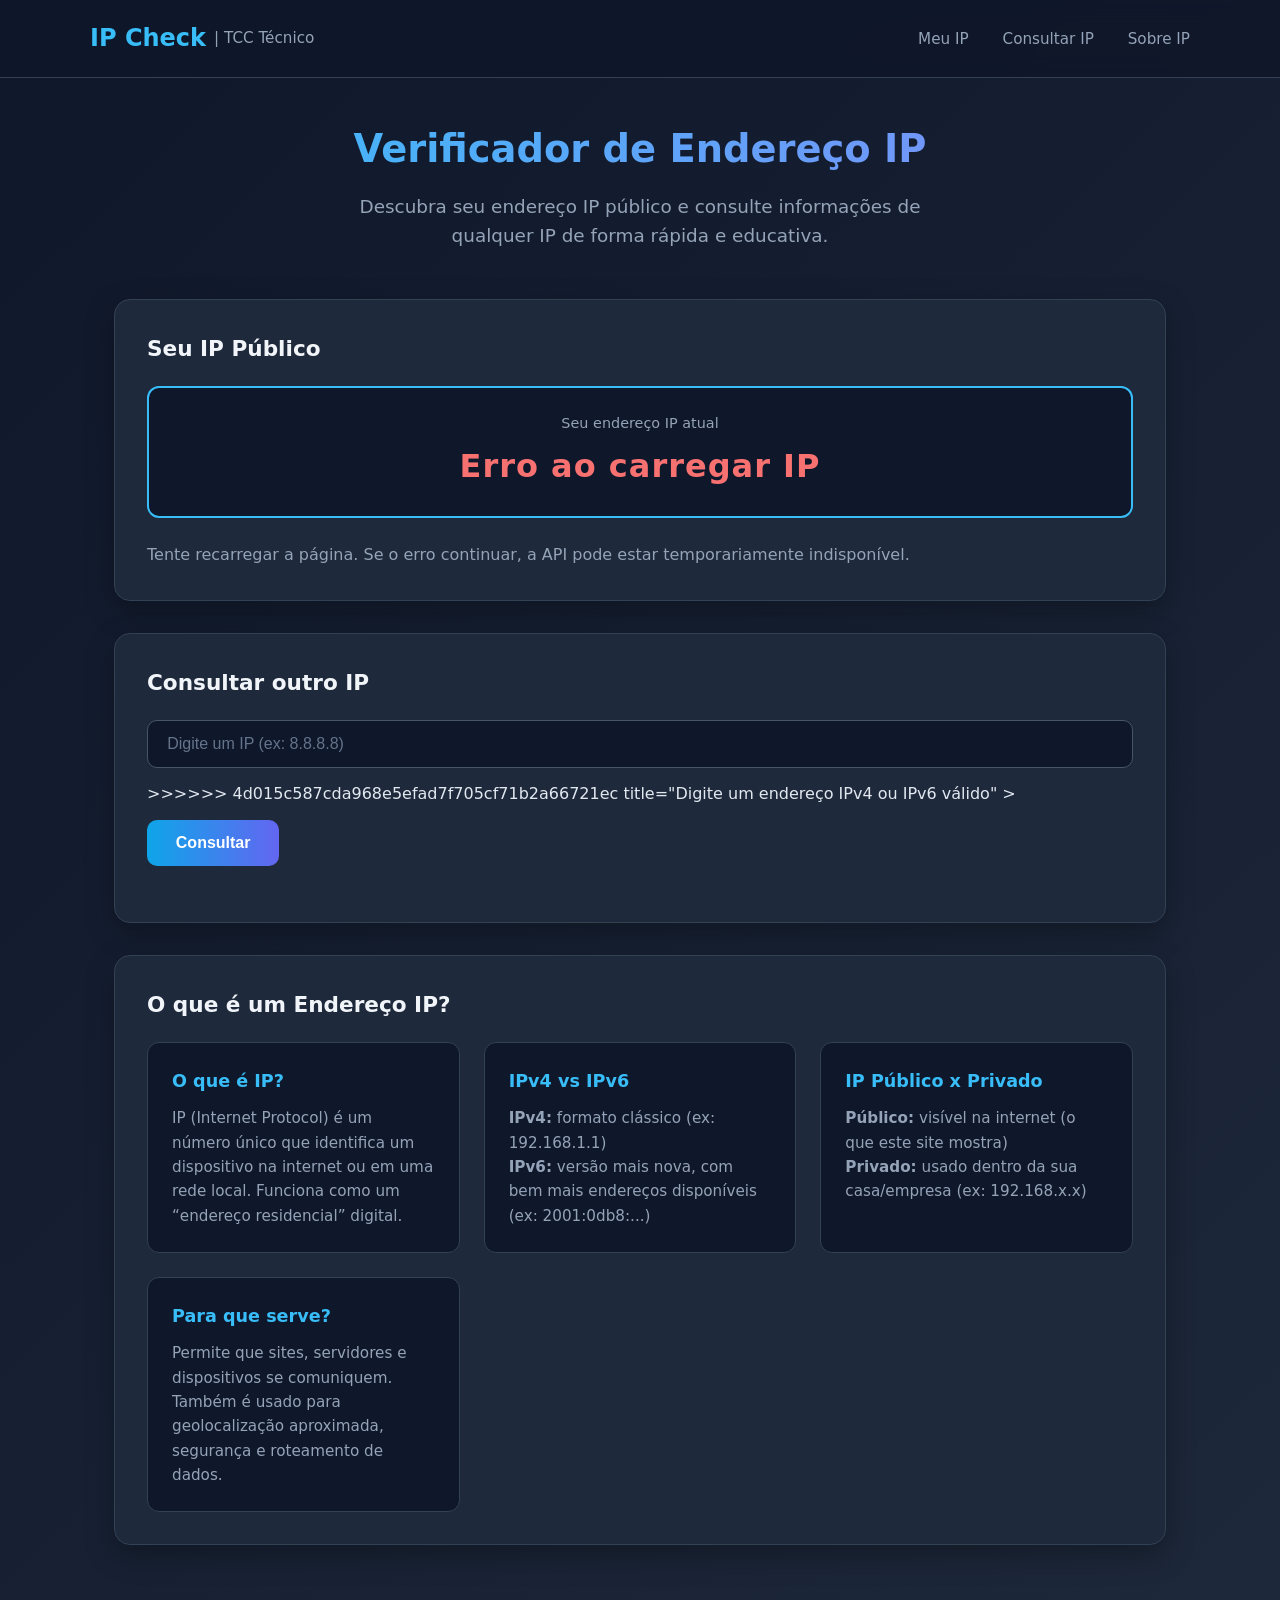
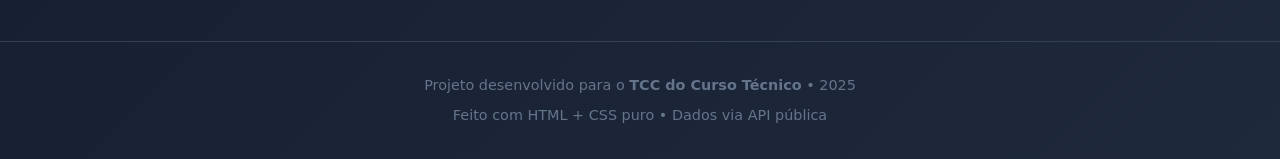
==== index.html @ e3276388 "Correção do html e do CSS" ====
<!DOCTYPE html>
<html lang="en">
<head>
    <meta charset="UTF-8">
    <meta name="viewport" content="width=device-width, initial-scale=1.0">
    <title>Checker IP| TCC v1.0</title>
    <link rel="stylesheet" href="stile.css">
</head>
<body>
    <header>
    <div class="header-content">
      <div class="logo">
              IP Check
        <span>| TCC Técnico</span>
      </div>
      <nav>
        <a href="#meu-ip">Meu IP</a>
        <a href="#consultar">Consultar IP</a>
        <a href="#sobre">Sobre IP</a>
      </nav>
    </div>
  </header><main>
    <!-- Hero -->
    <section class="hero">
      <h1>Verificador de Endereço IP</h1>
      <p>Descubra seu endereço IP público e consulte informações de qualquer IP de forma rápida e educativa.</p>
    </section>

    <!-- Meu IP -->
    <section id="meu-ip" class="card">
      <h2> Seu IP Público</h2>
      
      <div class="ip-box">
        <div class="ip-label">Seu endereço IP atual</div>
        <div class="ip-value" id="meu-ip-valor">
          <span class="loading">Carregando...</span>
        </div>
      </div>

      <div class="info-grid" id="meu-ip-info">
        <!-- Preenchido via JavaScript -->
      </div>
    </section>

    <!-- Consultar IP -->
    <section id="consultar" class="card">
      <h2> Consultar outro IP</h2>
      
      <form class="search-form" id="form-consulta">
        <input 
          type="text" 
          id="input-ip" 
          placeholder="Digite um IP (ex: 8.8.8.8)" 
          required
<<<<<<< HEAD
=======
          pattern="^(\d{1,3}\.){3}\d{1,3}$|^([0-9a-fA-F]{1,4}:){7}[0-9a-fA-F]{1,4}$"
>>>>>>> 4d015c587cda968e5efad7f705cf71b2a66721ec
          title="Digite um endereço IPv4 ou IPv6 válido"
        >
        <button type="submit" class="btn" id="btn-consultar">Consultar</button>
      </form>

      <div id="resultado-consulta" style="display: none;">
        <div class="ip-box">
          <div class="ip-label">IP consultado</div>
          <div class="ip-value" id="ip-consultado"></div>
        </div>
        <div class="info-grid" id="info-consulta"></div>
      </div>
    </section>

    <!-- Sobre IP -->
    <section id="sobre" class="card">
      <h2> O que é um Endereço IP?</h2>
      
      <div class="edu-grid">
        <div class="edu-card">
          <h3>O que é IP?</h3>
          <p>IP (Internet Protocol) é um número único que identifica um dispositivo na internet ou em uma rede local. Funciona como um “endereço residencial” digital.</p>
        </div>
        
        <div class="edu-card">
          <h3>IPv4 vs IPv6</h3>
          <p><strong>IPv4:</strong> formato clássico (ex: 192.168.1.1)<br>
          <strong>IPv6:</strong> versão mais nova, com bem mais endereços disponíveis (ex: 2001:0db8:...)</p>
        </div>
        
        <div class="edu-card">
          <h3>IP Público x Privado</h3>
          <p><strong>Público:</strong> visível na internet (o que este site mostra)<br>
          <strong>Privado:</strong> usado dentro da sua casa/empresa (ex: 192.168.x.x)</p>
        </div>
        
        <div class="edu-card">
          <h3>Para que serve?</h3>
          <p>Permite que sites, servidores e dispositivos se comuniquem. Também é usado para geolocalização aproximada, segurança e roteamento de dados.</p>
        </div>
      </div>
    </section>
  </main>
  <footer>
    <p>Projeto desenvolvido para o <strong>TCC do Curso Técnico</strong> • 2025</p>
    <p style="margin-top: 0.4rem;">Feito com HTML + CSS puro • Dados via API pública</p>
  </footer>
  <script>
    // Função para formatar os dados de um IP
    function criarInfoGrid(dados, containerId) {
      const container = document.getElementById(containerId);
      if (!dados) {
        container.innerHTML = '<p style="color:#94a3b8">Não foi possível obter informações detalhadas.</p>';
        return;
      }

      const itens = [
        { label: 'Cidade', valor: dados.city || '—' },
        { label: 'Região', valor: dados.region || '—' },
        { label: 'País', valor: dados.country_name || dados.country || '—' },
        { label: 'Provedor (ISP)', valor: dados.org || dados.isp || '—' },
        { label: 'Timezone', valor: dados.timezone || '—' },
        { label: 'Latitude', valor: dados.latitude || '—' },
        { label: 'Longitude', valor: dados.longitude || '—' },
      ];

      container.innerHTML = itens.map(item => `
        <div class="info-item">
          <strong>${item.label}</strong>
          <span>${item.valor}</span>
        </div>
      `).join('');
    }

    // 1. Detectar o IP do usuário
    async function carregarMeuIP() {
      try {
        // Usando ipapi.co (gratuita e sem chave para uso básico)
        const res = await fetch('https://ipapi.co/json/');
        const dados = await res.json();

        if (dados.error) throw new Error(dados.reason);

        document.getElementById('meu-ip-valor').textContent = dados.ip;
        criarInfoGrid(dados, 'meu-ip-info');
      } catch (erro) {
        console.error(erro);
        document.getElementById('meu-ip-valor').innerHTML = '<span style="color:#f87171">Erro ao carregar IP</span>';
        document.getElementById('meu-ip-info').innerHTML = `
          <p style="color:#94a3b8">Tente recarregar a página. Se o erro continuar, a API pode estar temporariamente indisponível.</p>
        `;
      }
    }

    // 2. Consultar IP digitado
    document.getElementById('form-consulta').addEventListener('submit', async (e) => {
      e.preventDefault();
      
      const input = document.getElementById('input-ip');
      const btn = document.getElementById('btn-consultar');
      const ip = input.value.trim();

      if (!ip) return;

      btn.disabled = true;
      btn.textContent = 'Consultando...';

      try {
        const res = await fetch(`https://ipapi.co/${ip}/json/`);
        const dados = await res.json();

        if (dados.error) {
          throw new Error(dados.reason || 'IP inválido ou não encontrado');
        }

        document.getElementById('ip-consultado').textContent = dados.ip;
        criarInfoGrid(dados, 'info-consulta');
        document.getElementById('resultado-consulta').style.display = 'block';
      } catch (erro) {
        alert('Erro: ' + erro.message);
        document.getElementById('resultado-consulta').style.display = 'none';
      } finally {
        btn.disabled = false;
        btn.textContent = 'Consultar';
      }
    });

    // Inicia ao carregar a página
    carregarMeuIP();
  </script>
    
</body>
</html>
---- stile.css ----
* {
    margin: 0;
    padding: 0;
    box-sizing: border-box;
}
    body {
      font-family: 'Segoe UI', system-ui, -apple-system, sans-serif;
      background: linear-gradient(135deg, #0f172a 0%, #1e293b 100%);
      color: #e2e8f0;
      min-height: 100vh;
      line-height: 1.6;
    }

    /* Header */
    header {
      background: rgba(15, 23, 42, 0.9);
      backdrop-filter: blur(10px);
      border-bottom: 1px solid #334155;
      padding: 1.2rem 2rem;
      position: sticky;
      top: 0;
      z-index: 100;
    }

    .header-content {
      max-width: 1100px;
      margin: 0 auto;
      display: flex;
      justify-content: space-between;
      align-items: center;
    }

    .logo {
      font-size: 1.5rem;
      font-weight: 700;
      color: #38bdf8;
      display: flex;
      align-items: center;
      gap: 0.5rem;
    }

    .logo span {
      color: #94a3b8;
      font-weight: 400;
      font-size: 0.95rem;
    }

    nav a {
      color: #94a3b8;
      text-decoration: none;
      margin-left: 1.8rem;
      font-size: 0.95rem;
      transition: color 0.2s;
    }

    nav a:hover {
      color: #38bdf8;
    }

    /* Main */
    main {
      max-width: 1100px;
      margin: 0 auto;
      padding: 2.5rem 1.5rem 4rem;
    }

    /* Hero */
    .hero {
      text-align: center;
      margin-bottom: 3rem;
    }

    .hero h1 {
      font-size: 2.4rem;
      margin-bottom: 0.8rem;
      background: linear-gradient(90deg, #38bdf8, #818cf8);
      -webkit-background-clip: text;
      -webkit-text-fill-color: transparent;
      background-clip: text;
    }

    .hero p {
      color: #94a3b8;
      font-size: 1.15rem;
      max-width: 600px;
      margin: 0 auto;
    }

    /* Cards */
    .card {
      background: #1e293b;
      border: 1px solid #334155;
      border-radius: 16px;
      padding: 2rem;
      margin-bottom: 2rem;
      box-shadow: 0 10px 30px rgba(0, 0, 0, 0.3);
    }

    .card h2 {
      font-size: 1.35rem;
      margin-bottom: 1.2rem;
      color: #f1f5f9;
      display: flex;
      align-items: center;
      gap: 0.6rem;
    }

    /* IP Display */
    .ip-box {
      background: #0f172a;
      border: 2px solid #38bdf8;
      border-radius: 12px;
      padding: 1.5rem;
      text-align: center;
      margin-bottom: 1.5rem;
    }

    .ip-label {
      font-size: 0.9rem;
      color: #94a3b8;
      margin-bottom: 0.4rem;
    }

    .ip-value {
      font-size: 2rem;
      font-weight: 700;
      color: #38bdf8;
      letter-spacing: 1px;
      word-break: break-all;
    }

    .loading {
      color: #94a3b8;
      font-style: italic;
    }

    /* Info grid */
    .info-grid {
      display: grid;
      grid-template-columns: repeat(auto-fit, minmax(200px, 1fr));
      gap: 1rem;
    }

    .info-item {
      background: #0f172a;
      padding: 1rem 1.2rem;
      border-radius: 10px;
      border: 1px solid #334155;
    }

    .info-item strong {
      display: block;
      font-size: 0.8rem;
      color: #64748b;
      text-transform: uppercase;
      letter-spacing: 0.5px;
      margin-bottom: 0.3rem;
    }

    .info-item span {
      font-size: 1.05rem;
      color: #e2e8f0;
    }

    /* Formulário */
    .search-form {
      display: flex;
      gap: 0.8rem;
      margin-bottom: 1.5rem;
      flex-wrap: wrap;
    }

    .search-form input {
      flex: 1;
      min-width: 220px;
      padding: 0.9rem 1.2rem;
      border: 1px solid #475569;
      border-radius: 10px;
      background: #0f172a;
      color: #e2e8f0;
      font-size: 1rem;
      outline: none;
      transition: border-color 0.2s;
    }

    .search-form input:focus {
      border-color: #38bdf8;
    }

    .search-form input::placeholder {
      color: #64748b;
    }

    .btn {
      padding: 0.9rem 1.8rem;
      background: linear-gradient(90deg, #0ea5e9, #6366f1);
      color: white;
      border: none;
      border-radius: 10px;
      font-size: 1rem;
      font-weight: 600;
      cursor: pointer;
      transition: transform 0.15s, opacity 0.15s;
    }

    .btn:hover {
      transform: translateY(-2px);
      opacity: 0.95;
    }

    .btn:active {
      transform: translateY(0);
    }

    .btn:disabled {
      opacity: 0.6;
      cursor: not-allowed;
      transform: none;
    }

    /* Educação */
    .edu-grid {
      display: grid;
      grid-template-columns: repeat(auto-fit, minmax(280px, 1fr));
      gap: 1.5rem;
    }

    .edu-card {
      background: #0f172a;
      border: 1px solid #334155;
      border-radius: 12px;
      padding: 1.5rem;
    }

    .edu-card h3 {
      color: #38bdf8;
      margin-bottom: 0.7rem;
      font-size: 1.1rem;
    }

    .edu-card p {
      color: #94a3b8;
      font-size: 0.95rem;
    }

    /* Footer */
    footer {
      text-align: center;
      padding: 2rem;
      color: #64748b;
      font-size: 0.9rem;
      border-top: 1px solid #334155;
    }

    footer a {
      color: #38bdf8;
      text-decoration: none;
    }

    /* Responsivo */
    @media (max-width: 600px) {
      .hero h1 {
        font-size: 1.8rem;
      }

      .ip-value {
        font-size: 1.5rem;
      }

      nav {
        display: none;
      }
    }
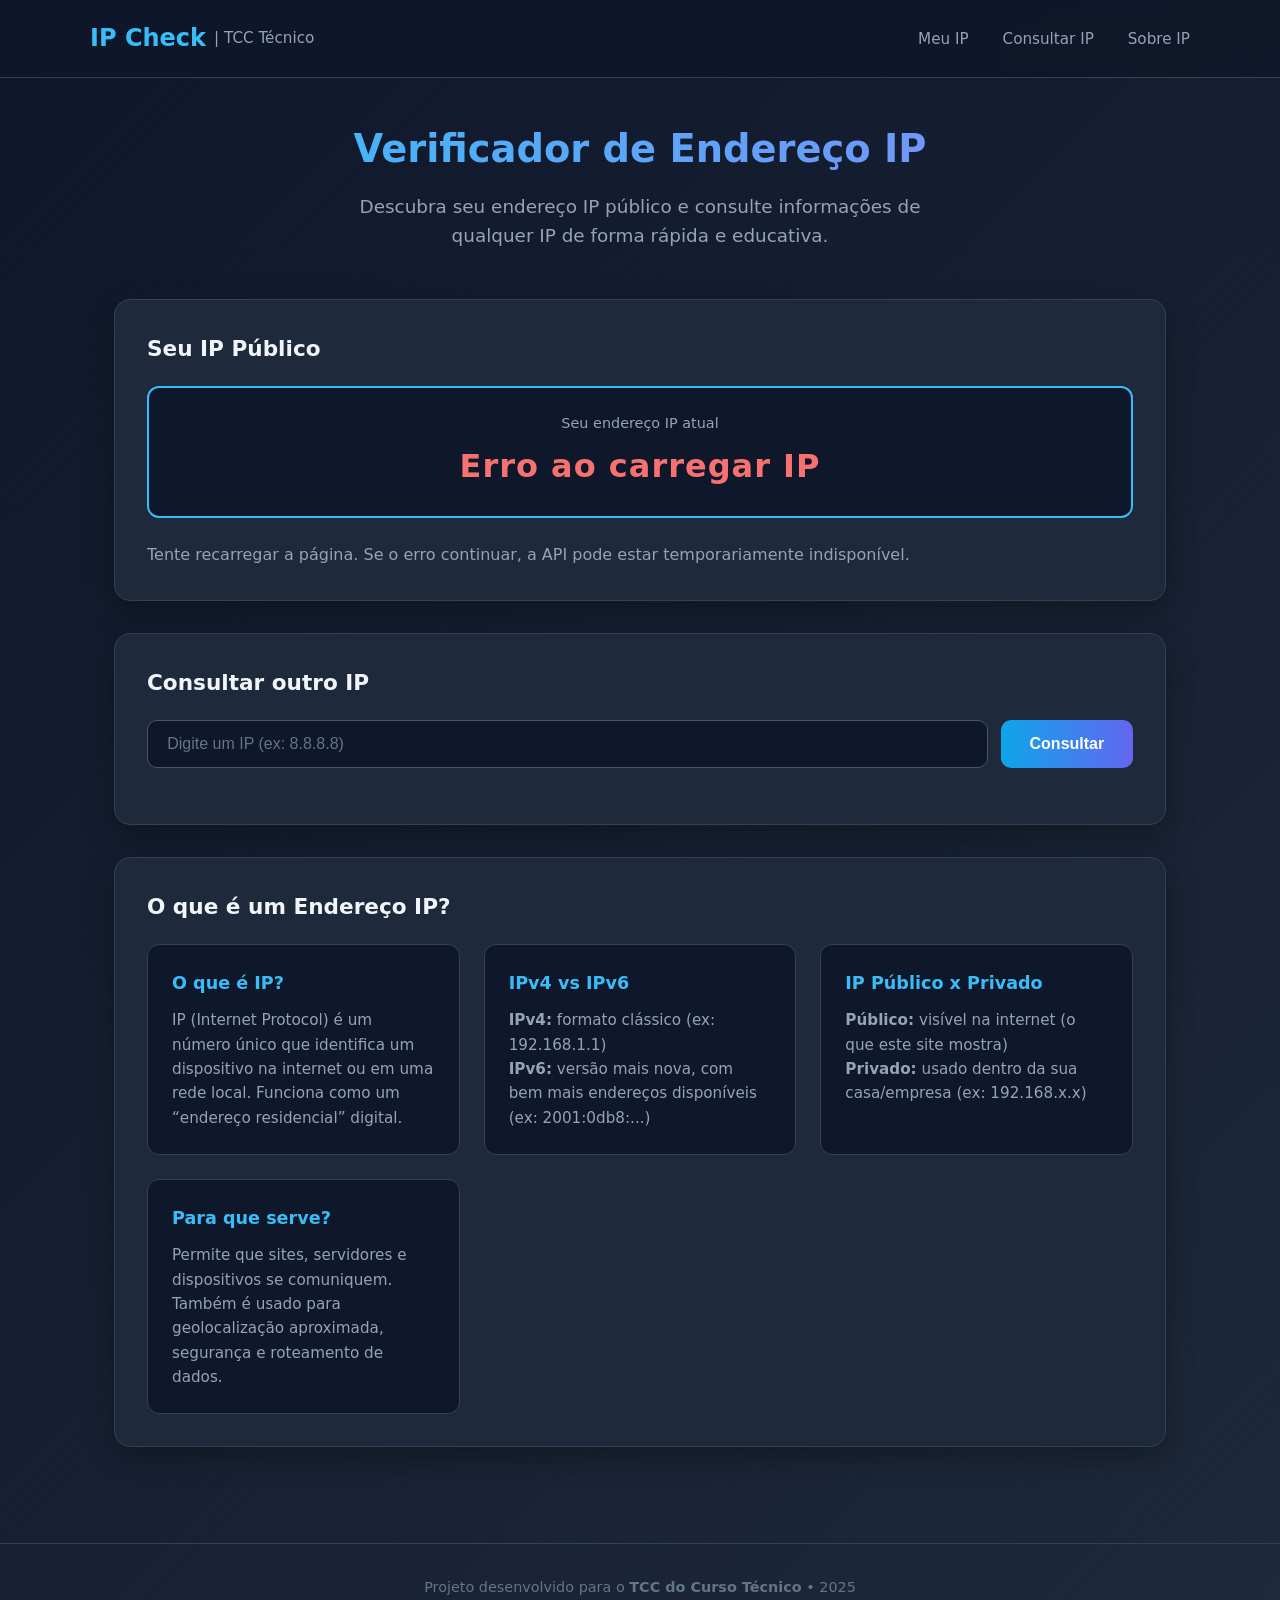
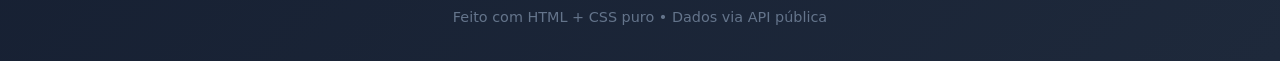
==== commit b5903ce2: "Eu quero dormir POHA" ====
--- a/index.html
+++ b/index.html
@@ -52,11 +52,7 @@
           id="input-ip" 
           placeholder="Digite um IP (ex: 8.8.8.8)" 
           required
-<<<<<<< HEAD
-=======
-          pattern="^(\d{1,3}\.){3}\d{1,3}$|^([0-9a-fA-F]{1,4}:){7}[0-9a-fA-F]{1,4}$"
->>>>>>> 4d015c587cda968e5efad7f705cf71b2a66721ec
-          title="Digite um endereço IPv4 ou IPv6 válido"
+
         >
         <button type="submit" class="btn" id="btn-consultar">Consultar</button>
       </form>
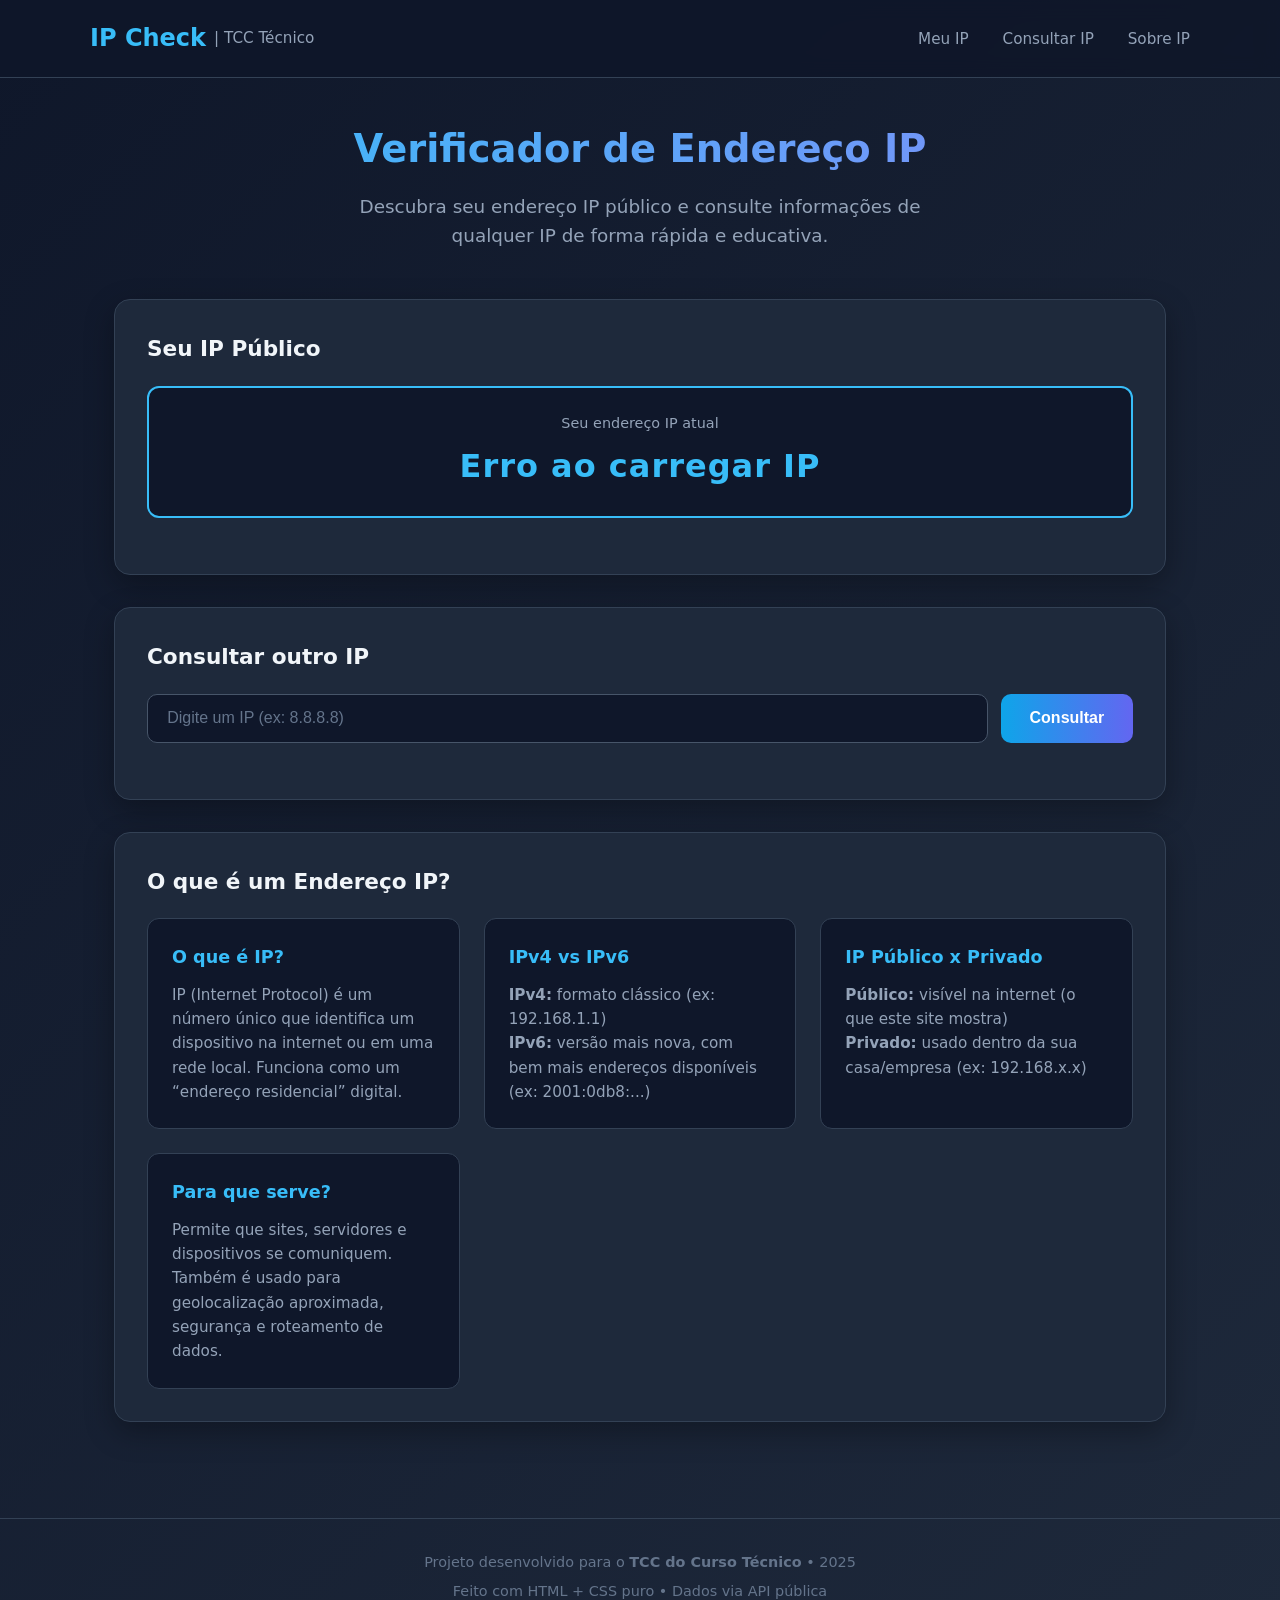
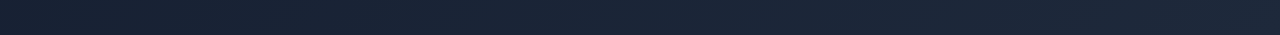
==== commit 66d25800: "Integra AbuseIPDB ao frontend e corrige consultas.Part.2" ====
--- a/index.html
+++ b/index.html
@@ -99,89 +99,7 @@
     <p>Projeto desenvolvido para o <strong>TCC do Curso Técnico</strong> • 2025</p>
     <p style="margin-top: 0.4rem;">Feito com HTML + CSS puro • Dados via API pública</p>
   </footer>
-  <script>
-    // Função para formatar os dados de um IP
-    function criarInfoGrid(dados, containerId) {
-      const container = document.getElementById(containerId);
-      if (!dados) {
-        container.innerHTML = '<p style="color:#94a3b8">Não foi possível obter informações detalhadas.</p>';
-        return;
-      }
-
-      const itens = [
-        { label: 'Cidade', valor: dados.city || '—' },
-        { label: 'Região', valor: dados.region || '—' },
-        { label: 'País', valor: dados.country_name || dados.country || '—' },
-        { label: 'Provedor (ISP)', valor: dados.org || dados.isp || '—' },
-        { label: 'Timezone', valor: dados.timezone || '—' },
-        { label: 'Latitude', valor: dados.latitude || '—' },
-        { label: 'Longitude', valor: dados.longitude || '—' },
-      ];
-
-      container.innerHTML = itens.map(item => `
-        <div class="info-item">
-          <strong>${item.label}</strong>
-          <span>${item.valor}</span>
-        </div>
-      `).join('');
-    }
-
-    // 1. Detectar o IP do usuário
-    async function carregarMeuIP() {
-      try {
-        // Usando ipapi.co (gratuita e sem chave para uso básico)
-        const res = await fetch('https://ipapi.co/json/');
-        const dados = await res.json();
-
-        if (dados.error) throw new Error(dados.reason);
-
-        document.getElementById('meu-ip-valor').textContent = dados.ip;
-        criarInfoGrid(dados, 'meu-ip-info');
-      } catch (erro) {
-        console.error(erro);
-        document.getElementById('meu-ip-valor').innerHTML = '<span style="color:#f87171">Erro ao carregar IP</span>';
-        document.getElementById('meu-ip-info').innerHTML = `
-          <p style="color:#94a3b8">Tente recarregar a página. Se o erro continuar, a API pode estar temporariamente indisponível.</p>
-        `;
-      }
-    }
-
-    // 2. Consultar IP digitado
-    document.getElementById('form-consulta').addEventListener('submit', async (e) => {
-      e.preventDefault();
-      
-      const input = document.getElementById('input-ip');
-      const btn = document.getElementById('btn-consultar');
-      const ip = input.value.trim();
-
-      if (!ip) return;
-
-      btn.disabled = true;
-      btn.textContent = 'Consultando...';
-
-      try {
-        const res = await fetch(`https://ipapi.co/${ip}/json/`);
-        const dados = await res.json();
-
-        if (dados.error) {
-          throw new Error(dados.reason || 'IP inválido ou não encontrado');
-        }
-
-        document.getElementById('ip-consultado').textContent = dados.ip;
-        criarInfoGrid(dados, 'info-consulta');
-        document.getElementById('resultado-consulta').style.display = 'block';
-      } catch (erro) {
-        alert('Erro: ' + erro.message);
-        document.getElementById('resultado-consulta').style.display = 'none';
-      } finally {
-        btn.disabled = false;
-        btn.textContent = 'Consultar';
-      }
-    });
-
-    // Inicia ao carregar a página
-    carregarMeuIP();
-  </script>
-    
+ <script src="conector.js" defer></script>
+ 
 </body>
 </html>
